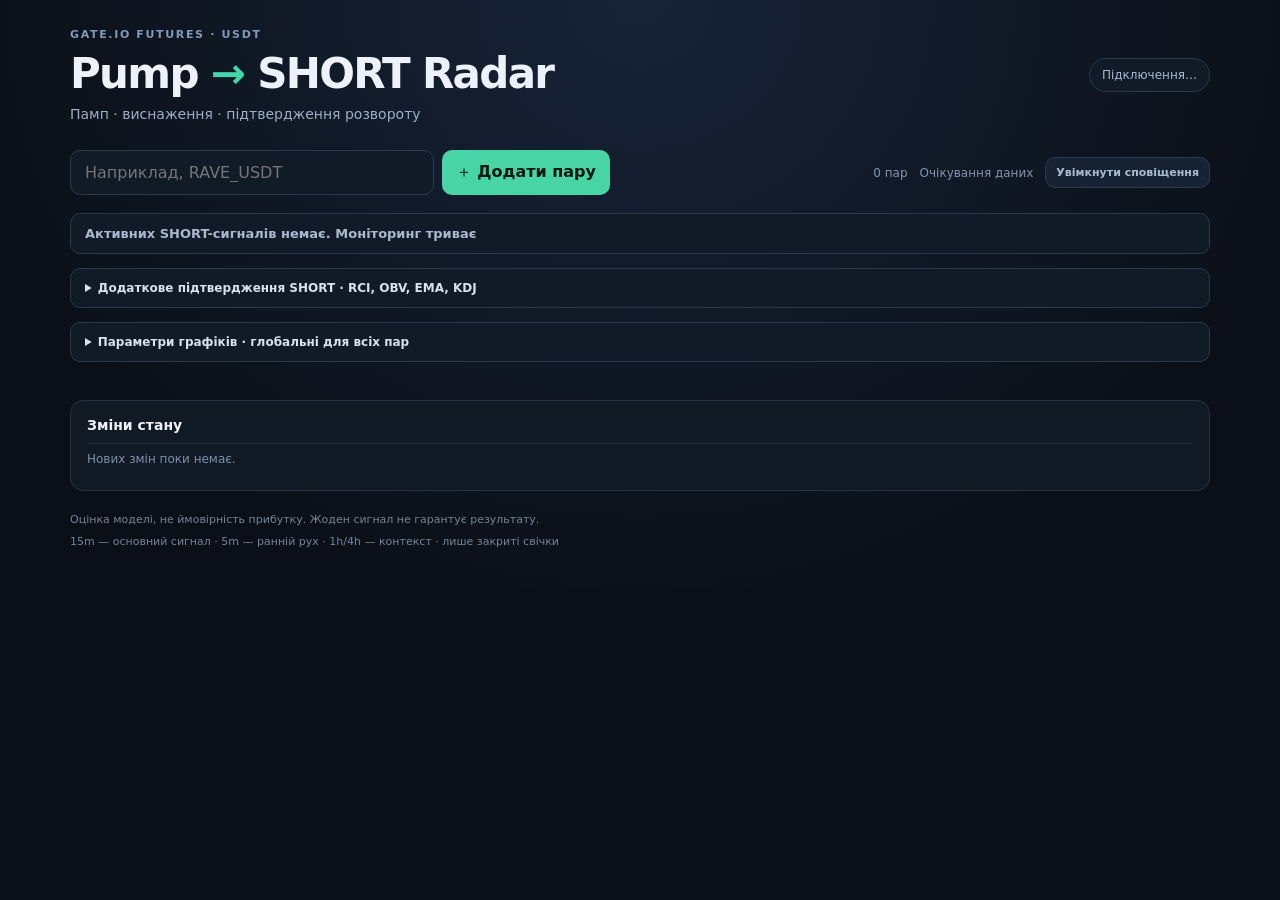
==== index.html @ 40890dca "Add cached visualization candle retrieval Co-authored-by: bitavcrane-crypto <246710480+bitavcrane-cr" ====
<!doctype html>
<html lang="uk">
<head>
  <meta charset="utf-8">
  <meta name="viewport" content="width=device-width, initial-scale=1">
  <meta name="theme-color" content="#10151f">
  <title>Gate.io Pump → SHORT Radar</title>
  <link rel="icon" href="data:,">
  <link rel="stylesheet" href="styles.css">
</head>
<body>
  <main class="app-shell">
    <header class="topbar">
      <div>
        <p class="eyebrow">GATE.IO FUTURES · USDT</p>
        <h1>Pump <span>→</span> SHORT Radar</h1>
        <p class="subheading">Памп · виснаження · підтвердження розвороту</p>
      </div>
      <div id="connection" class="connection" role="status">Підключення…</div>
    </header>

    <section class="toolbar" aria-label="Керування парами">
      <form id="pair-form" class="pair-form">
        <label class="visually-hidden" for="pair-input">Ф'ючерсний контракт</label>
        <input id="pair-input" name="pair" autocomplete="off" placeholder="Наприклад, RAVE_USDT" maxlength="32">
        <button type="submit">＋ Додати пару</button>
      </form>
      <div class="toolbar-meta">
        <span id="pair-count">0 пар</span>
        <span id="updated-at">Очікування даних</span>
        <button id="notify-button" class="subtle-button" type="button">Увімкнути сповіщення</button>
      </div>
    </section>

    <div id="notice" class="notice" role="status" hidden></div>
    <section id="signal-summary" class="signal-summary" role="status" aria-live="polite">
      Активних SHORT-сигналів немає. Моніторинг триває
    </section>
    <details class="confirmation-settings">
      <summary>Додаткове підтвердження SHORT · RCI, OBV, EMA, KDJ</summary>
      <p>Індикатори оцінюють якість підтвердження окремо і не змінюють базові сигнали радара.</p>
      <div class="settings-grid">
        <label><input type="checkbox" data-indicator="rci" checked> RCI · період
          <input type="number" data-period="rci.period" min="5" max="30" value="9"></label>
        <label><input type="checkbox" data-indicator="obv" checked> OBV · lookback
          <input type="number" data-period="obv.lookback" min="3" max="30" value="10"></label>
        <label><input type="checkbox" data-indicator="ema" checked> EMA · швидка / повільна
          <input type="number" data-period="ema.fast" min="3" max="30" value="9">
          <input type="number" data-period="ema.slow" min="5" max="60" value="21"></label>
        <label><input type="checkbox" data-indicator="kdj" checked> KDJ · довжина / MA1 / MA2
          <input type="number" data-period="kdj.period" min="5" max="30" value="9" aria-label="KDJ довжина">
          <input type="number" data-period="kdj.ma1" min="1" max="10" value="3" aria-label="KDJ MA1">
          <input type="number" data-period="kdj.ma2" min="1" max="10" value="3" aria-label="KDJ MA2"></label>
      </div>
      <button id="reset-confirmation" class="subtle-button" type="button">Відновити стандартні</button>
    </details>
    <details class="confirmation-settings">
      <summary>Параметри графіків · глобальні для всіх пар</summary>
      <p>Ці параметри змінюють лише візуалізацію. Періоди RCI та EMA графіків не змінюють пороги або базові сигнали радара; налаштування зберігаються у цьому браузері.</p>
      <div class="settings-grid">
        <label>RCI · періоди
          <input type="number" data-vis-period="rci.0" min="2" max="100" value="6" aria-label="RCI період 1">
          <input type="number" data-vis-period="rci.1" min="2" max="100" value="12" aria-label="RCI період 2">
          <input type="number" data-vis-period="rci.2" min="2" max="100" value="24" aria-label="RCI період 3"></label>
        <label>OBV · SMA та вікно зміни
          <input type="number" data-vis-period="obv.lookback" min="2" max="100" value="10"></label>
        <label>EMA · довгий / середній / короткий період
          <input type="number" data-vis-period="ema.0" min="2" max="500" value="200" aria-label="EMA довга">
          <input type="number" data-vis-period="ema.1" min="2" max="500" value="55" aria-label="EMA середня">
          <input type="number" data-vis-period="ema.2" min="2" max="500" value="22" aria-label="EMA коротка"></label>
        <label>KDJ · довжина / MA1 / MA2
          <input type="number" data-vis-period="kdj.period" min="2" max="100" value="9" aria-label="KDJ довжина графіка">
          <input type="number" data-vis-period="kdj.ma1" min="1" max="20" value="3" aria-label="KDJ MA1 графіка">
          <input type="number" data-vis-period="kdj.ma2" min="1" max="20" value="3" aria-label="KDJ MA2 графіка"></label>
      </div>
      <p>Формула KDJ: RSV = (close − мінімум low за довжину) / (максимум high − мінімум low) × 100; при нульовому діапазоні RSV = 50. K — проста MA(RSV, MA1), D — проста MA(K, MA2), J = 3K − 2D.</p>
      <button id="reset-visualization" class="subtle-button" type="button">Стандартні параметри графіків</button>
    </details>
    <section id="cards" class="cards" aria-live="polite"></section>
    <section id="events" class="events" aria-label="Останні зміни стану">
      <h2>Зміни стану</h2>
      <ul id="event-list"><li class="empty-event">Нових змін поки немає.</li></ul>
    </section>
    <footer>
      <p>Оцінка моделі, не ймовірність прибутку. Жоден сигнал не гарантує результату.</p>
      <p>15m — основний сигнал · 5m — ранній рух · 1h/4h — контекст · лише закриті свічки</p>
    </footer>
  </main>
  <script type="module" src="app.mjs"></script>
</body>
</html>
---- styles.css ----
:root {
  color-scheme: dark;
  font-family: Inter, ui-sans-serif, system-ui, -apple-system, BlinkMacSystemFont, "Segoe UI", sans-serif;
  background: #0b1018;
  color: #edf2fa;
  font-synthesis: none;
}

* { box-sizing: border-box; }
body { margin: 0; min-width: 320px; background: radial-gradient(ellipse at top, #172337 0, #0b1018 42rem); }
button, input { font: inherit; }
button { cursor: pointer; }
.app-shell { width: min(1180px, 100%); margin: 0 auto; padding: 28px 20px 36px; }
.topbar { display: flex; justify-content: space-between; align-items: center; gap: 20px; }
.eyebrow { margin: 0 0 8px; color: #7f9aba; font-size: 11px; font-weight: 800; letter-spacing: .15em; }
h1 { margin: 0; font-size: clamp(26px, 5vw, 42px); letter-spacing: -.04em; }
h1 span { color: #42d6aa; }
.subheading { margin: 8px 0 0; color: #9eafc4; font-size: 14px; }
.connection { max-width: 260px; padding: 9px 12px; border: 1px solid #29384a; border-radius: 999px; color: #a9bad0; background: #111a27; font-size: 12px; text-align: center; }
.connection.online { color: #6fe0b3; border-color: #245743; }
.connection.offline { color: #ff9e91; border-color: #633b3b; }
.toolbar { display: flex; align-items: center; justify-content: space-between; gap: 16px; margin: 28px 0 18px; }
.pair-form { display: flex; gap: 8px; width: min(540px, 100%); }
input { min-width: 0; flex: 1; padding: 12px 14px; color: #edf2fa; border: 1px solid #2b3a4d; border-radius: 10px; outline: none; background: #111a27; }
input:focus { border-color: #4c9caa; box-shadow: 0 0 0 3px #4c9caa24; }
button { border: 0; border-radius: 10px; padding: 11px 14px; color: #071711; background: #49d4a5; font-weight: 800; white-space: nowrap; }
button:hover { background: #71e6be; }
button:disabled { cursor: wait; opacity: .6; }
.toolbar-meta { display: flex; align-items: center; gap: 12px; color: #8495aa; font-size: 12px; }
.subtle-button { padding: 8px 10px; color: #aabbd0; background: #172232; border: 1px solid #2a3b50; font-size: 11px; }
.subtle-button:hover { color: #edf2fa; background: #202e42; }
.notice { margin: 0 0 16px; padding: 12px 14px; color: #ffd694; background: #392d1b; border: 1px solid #644a26; border-radius: 10px; font-size: 13px; }
.signal-summary { margin: 0 0 14px; padding: 12px 14px; color: #a9bad0; background: #111a27; border: 1px solid #29384a; border-radius: 10px; font-size: 13px; font-weight: 700; }
.signal-summary.has-signals { color: #ffb0a4; background: #321e24; border-color: #633b3b; }
.confirmation-settings { margin: 0 0 14px; padding: 12px 14px; color: #a9bad0; background: #111a27; border: 1px solid #29384a; border-radius: 10px; font-size: 12px; }
.confirmation-settings summary { color: #d7e2ef; cursor: pointer; font-weight: 800; }
.confirmation-settings > p { margin: 9px 0; }
.settings-grid { display: grid; grid-template-columns: repeat(2, minmax(0, 1fr)); gap: 9px 16px; margin: 12px 0; }
.settings-grid label { display: flex; align-items: center; gap: 7px; flex-wrap: wrap; }
.settings-grid input[type="checkbox"] { accent-color: #49d4a5; }
.settings-grid input[type="number"] { width: 58px; padding: 5px; color: #edf2fa; border: 1px solid #2b3a4d; border-radius: 6px; background: #0e1621; }
.cards { display: grid; grid-template-columns: repeat(2, minmax(0, 1fr)); gap: 14px; }
.card { min-width: 0; padding: 17px; border: 1px solid #253348; border-radius: 15px; background: linear-gradient(145deg, #141e2c, #101722 75%); box-shadow: 0 12px 30px #0002; }
.card-head { display: flex; align-items: flex-start; justify-content: space-between; gap: 12px; }
.pair-name { margin: 0; font-size: 19px; letter-spacing: .02em; }
.price { margin: 5px 0 0; color: #acbdd1; font-size: 13px; overflow-wrap: anywhere; }
.remove-button { padding: 5px 8px; color: #91a2b8; background: transparent; font-size: 18px; }
.remove-button:hover { color: #ff968b; background: #34222a; }
.state { display: inline-block; margin: 14px 0 10px; padding: 6px 9px; border-radius: 999px; color: #aebbd0; background: #222c3a; font-size: 11px; font-weight: 900; letter-spacing: .07em; }
.state.pump, .state.watch { color: #ffc76f; background: #41331e; }
.state.hot, .state.exhaustion, .state.setup, .state.entry { color: #ff958c; background: #452629; }
.state.cancelled { color: #c1c9d4; background: #30343b; }
.state.incomplete { color: #bdc8d6; background: #30343b; }
.scores { display: grid; grid-template-columns: repeat(3, minmax(0, 1fr)); gap: 8px; margin-bottom: 14px; }
.score { padding: 9px; border-radius: 9px; background: #0e1621; }
.score span { display: block; color: #8495aa; font-size: 9px; font-weight: 800; letter-spacing: .08em; }
.score strong { display: block; margin-top: 5px; font-size: 17px; font-variant-numeric: tabular-nums; }
.metrics { display: grid; grid-template-columns: repeat(2, minmax(0, 1fr)); gap: 8px 14px; }
.metric { display: flex; justify-content: space-between; gap: 8px; padding-bottom: 7px; border-bottom: 1px solid #202b3a; font-size: 12px; }
.metric span { color: #8596ab; }
.metric strong { text-align: right; overflow-wrap: anywhere; font-size: 12px; font-variant-numeric: tabular-nums; }
.quality { margin-left: 3px; color: #71849a; font-size: 9px; font-weight: 500; }
.levels { display: grid; grid-template-columns: repeat(5, minmax(0, 1fr)); gap: 5px; margin: 14px 0 0; }
.level { padding: 8px 5px; border-radius: 8px; background: #0e1621; text-align: center; }
.level span { display: block; color: #8192a8; font-size: 9px; }
.level strong { display: block; margin-top: 5px; font-size: 11px; overflow-wrap: anywhere; }
.why { margin: 13px 0 0; padding: 10px 11px; color: #c3cede; border-left: 2px solid #3a9b82; background: #111b26; border-radius: 0 8px 8px 0; font-size: 12px; line-height: 1.55; }
.quality-note { margin: 10px 0 0; color: #bd9a65; font-size: 11px; }
.confirmation-panel { margin-top: 14px; padding: 11px; border: 1px solid #29384a; border-radius: 10px; background: #0e1621; }
.confirmation-heading { display: flex; justify-content: space-between; gap: 10px; margin-bottom: 7px; font-size: 11px; }
.confirmation-heading strong { color: #8495aa; }
.confirmation-heading span { color: #d7e2ef; text-align: right; }
.confirmation-quality, .confirmation-reasons { margin: 8px 0 0; color: #b9c8d9; font-size: 11px; line-height: 1.5; }
.confirmation-indicators { display: grid; grid-template-columns: repeat(2, minmax(0, 1fr)); gap: 7px; margin-top: 10px; }
.confirmation-indicator { display: grid; grid-template-columns: 1fr 1fr; gap: 3px 8px; padding: 7px; border-radius: 7px; background: #141e2c; font-size: 10px; }
.confirmation-indicator span { color: #8495aa; font-weight: 800; }
.confirmation-indicator strong { color: #d7e2ef; text-align: right; }
.confirmation-indicator small { grid-column: 1 / -1; color: #96a8bd; }
.confirmation-reasons strong { color: #d7e2ef; }
.visualization-toggle { width: 100%; margin-top: 14px; color: #d7e2ef; background: #172232; border: 1px solid #2a3b50; font-size: 12px; }
.visualization-toggle:hover { color: #fff; background: #202e42; }
.visualization-panel { margin-top: 10px; min-width: 0; }
.visualization-heading { display: flex; align-items: center; justify-content: space-between; gap: 8px; margin-bottom: 8px; color: #d7e2ef; font-size: 11px; }
.visualization-heading label { display: flex; align-items: center; gap: 5px; color: #8495aa; }
.visualization-heading select { min-width: 62px; padding: 5px 7px; color: #edf2fa; border: 1px solid #2a3b50; border-radius: 6px; background: #141e2c; }
.visualization-meta { margin: 0 0 8px; color: #8495aa; font-size: 10px; }
.indicator-chart-grid { display: grid; grid-template-columns: repeat(2, minmax(0, 1fr)); gap: 8px; }
.indicator-chart-card { min-width: 0; padding: 9px; overflow: hidden; border: 1px solid #29384a; border-radius: 9px; background: #0e1621; }
.indicator-chart-card h4 { margin: 0 0 5px; color: #d7e2ef; font-size: 11px; }
.indicator-chart-svg { display: block; width: 100%; height: 82px; overflow: hidden; }
.chart-summary, .chart-footnote, .chart-empty, .visualization-message { margin: 5px 0; color: #a9bad0; font-size: 10px; line-height: 1.45; overflow-wrap: anywhere; }
.chart-summary strong { color: #edf2fa; }
.chart-footnote, .chart-empty { color: #8495aa; }
.visualization-message { padding: 10px; border: 1px solid #29384a; border-radius: 8px; background: #0e1621; }
.visualization-summary { margin: 8px 0 0; padding: 8px; color: #a9bad0; border-radius: 7px; background: #141e2c; font-size: 10px; line-height: 1.5; overflow-wrap: anywhere; }
.empty { grid-column: 1 / -1; padding: 30px; color: #8495aa; border: 1px dashed #2a3a4d; border-radius: 12px; text-align: center; }
.events { margin-top: 24px; padding: 16px; border: 1px solid #253348; border-radius: 13px; background: #111925; }
.events h2 { margin: 0 0 10px; font-size: 14px; }
.events ul { margin: 0; padding: 0; list-style: none; }
.events li { padding: 8px 0; color: #b7c4d5; border-top: 1px solid #202b3a; font-size: 12px; }
.empty-event { color: #7f90a5 !important; }
footer { margin-top: 20px; color: #73849a; font-size: 11px; line-height: 1.55; }
footer p { margin: 5px 0; }
.visually-hidden { position: absolute; width: 1px; height: 1px; padding: 0; margin: -1px; overflow: hidden; clip: rect(0, 0, 0, 0); white-space: nowrap; border: 0; }

@media (max-width: 760px) {
  .app-shell { padding: 21px 14px 28px; }
  .topbar { align-items: flex-start; flex-direction: column; gap: 12px; }
  .connection { max-width: none; }
  .toolbar { align-items: stretch; flex-direction: column; margin-top: 20px; }
  .pair-form { width: 100%; }
  .toolbar-meta { justify-content: space-between; flex-wrap: wrap; gap: 8px; }
  .cards { grid-template-columns: 1fr; }
  .settings-grid { grid-template-columns: 1fr; }
  .indicator-chart-grid { grid-template-columns: 1fr; }
  .visualization-heading { align-items: flex-start; flex-direction: column; }
}
@media (max-width: 400px) {
  .pair-form { flex-wrap: wrap; }
  .pair-form input { flex-basis: 100%; }
  .pair-form button { width: 100%; }
  .card { padding: 13px; }
  .metrics { gap: 8px; }
}
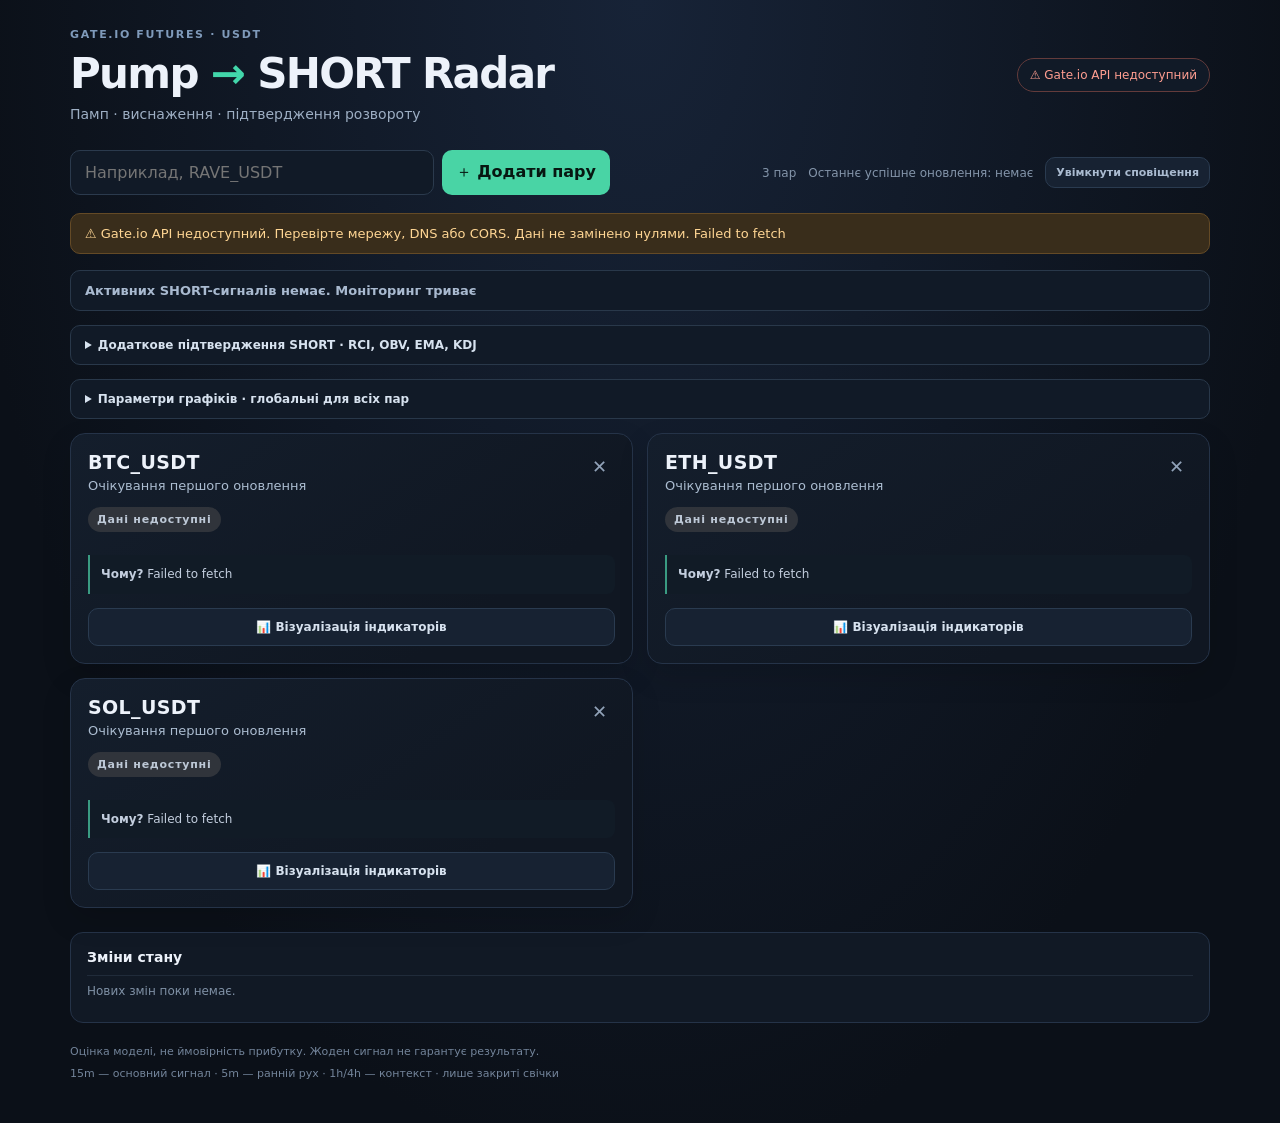
==== commit 217f80f5: "Implement independent multi-timeframe indicator charts Co-authored-by: bitavcrane-crypto <246710480+" ====
--- a/index.html
+++ b/index.html
@@ -38,7 +38,7 @@
     </section>
     <details class="confirmation-settings">
       <summary>Додаткове підтвердження SHORT · RCI, OBV, EMA, KDJ</summary>
-      <p>Індикатори оцінюють якість підтвердження окремо і не змінюють базові сигнали радара.</p>
+      <p>Параметри й перемикачі глобальні для всіх пар. Індикатори оцінюють якість додаткового підтвердження окремо і не змінюють базові сигнали радара.</p>
       <div class="settings-grid">
         <label><input type="checkbox" data-indicator="rci" checked> RCI · період
           <input type="number" data-period="rci.period" min="5" max="30" value="9"></label>
@@ -48,7 +48,7 @@
           <input type="number" data-period="ema.fast" min="3" max="30" value="9">
           <input type="number" data-period="ema.slow" min="5" max="60" value="21"></label>
         <label><input type="checkbox" data-indicator="kdj" checked> KDJ · довжина / MA1 / MA2
-          <input type="number" data-period="kdj.period" min="5" max="30" value="9" aria-label="KDJ довжина">
+          <input type="number" data-period="kdj.period" min="5" max="100" value="9" aria-label="KDJ довжина">
           <input type="number" data-period="kdj.ma1" min="1" max="10" value="3" aria-label="KDJ MA1">
           <input type="number" data-period="kdj.ma2" min="1" max="10" value="3" aria-label="KDJ MA2"></label>
       </div>
@@ -56,24 +56,18 @@
     </details>
     <details class="confirmation-settings">
       <summary>Параметри графіків · глобальні для всіх пар</summary>
-      <p>Ці параметри змінюють лише візуалізацію. Періоди RCI та EMA графіків не змінюють пороги або базові сигнали радара; налаштування зберігаються у цьому браузері.</p>
+      <p>Ці глобальні параметри змінюють лише періоди RCI та EMA графіків. OBV lookback та параметри KDJ беруться з панелі додаткового підтвердження SHORT вище. Графічні періоди RCI/EMA не змінюють пороги або базові сигнали радара; налаштування зберігаються у цьому браузері.</p>
       <div class="settings-grid">
         <label>RCI · періоди
           <input type="number" data-vis-period="rci.0" min="2" max="100" value="6" aria-label="RCI період 1">
           <input type="number" data-vis-period="rci.1" min="2" max="100" value="12" aria-label="RCI період 2">
           <input type="number" data-vis-period="rci.2" min="2" max="100" value="24" aria-label="RCI період 3"></label>
-        <label>OBV · SMA та вікно зміни
-          <input type="number" data-vis-period="obv.lookback" min="2" max="100" value="10"></label>
         <label>EMA · довгий / середній / короткий період
           <input type="number" data-vis-period="ema.0" min="2" max="500" value="200" aria-label="EMA довга">
           <input type="number" data-vis-period="ema.1" min="2" max="500" value="55" aria-label="EMA середня">
           <input type="number" data-vis-period="ema.2" min="2" max="500" value="22" aria-label="EMA коротка"></label>
-        <label>KDJ · довжина / MA1 / MA2
-          <input type="number" data-vis-period="kdj.period" min="2" max="100" value="9" aria-label="KDJ довжина графіка">
-          <input type="number" data-vis-period="kdj.ma1" min="1" max="20" value="3" aria-label="KDJ MA1 графіка">
-          <input type="number" data-vis-period="kdj.ma2" min="1" max="20" value="3" aria-label="KDJ MA2 графіка"></label>
       </div>
-      <p>Формула KDJ: RSV = (close − мінімум low за довжину) / (максимум high − мінімум low) × 100; при нульовому діапазоні RSV = 50. K — проста MA(RSV, MA1), D — проста MA(K, MA2), J = 3K − 2D.</p>
+      <p>KDJ використовує довжину, MA1 та MA2 з панелі вище. Формула: RSV = (close − мінімум low за довжину) / (максимум high − мінімум low) × 100; при нульовому діапазоні RSV = 50. K — проста MA(RSV, MA1), D — проста MA(K, MA2), J = 3K − 2D.</p>
       <button id="reset-visualization" class="subtle-button" type="button">Стандартні параметри графіків</button>
     </details>
     <section id="cards" class="cards" aria-live="polite"></section>
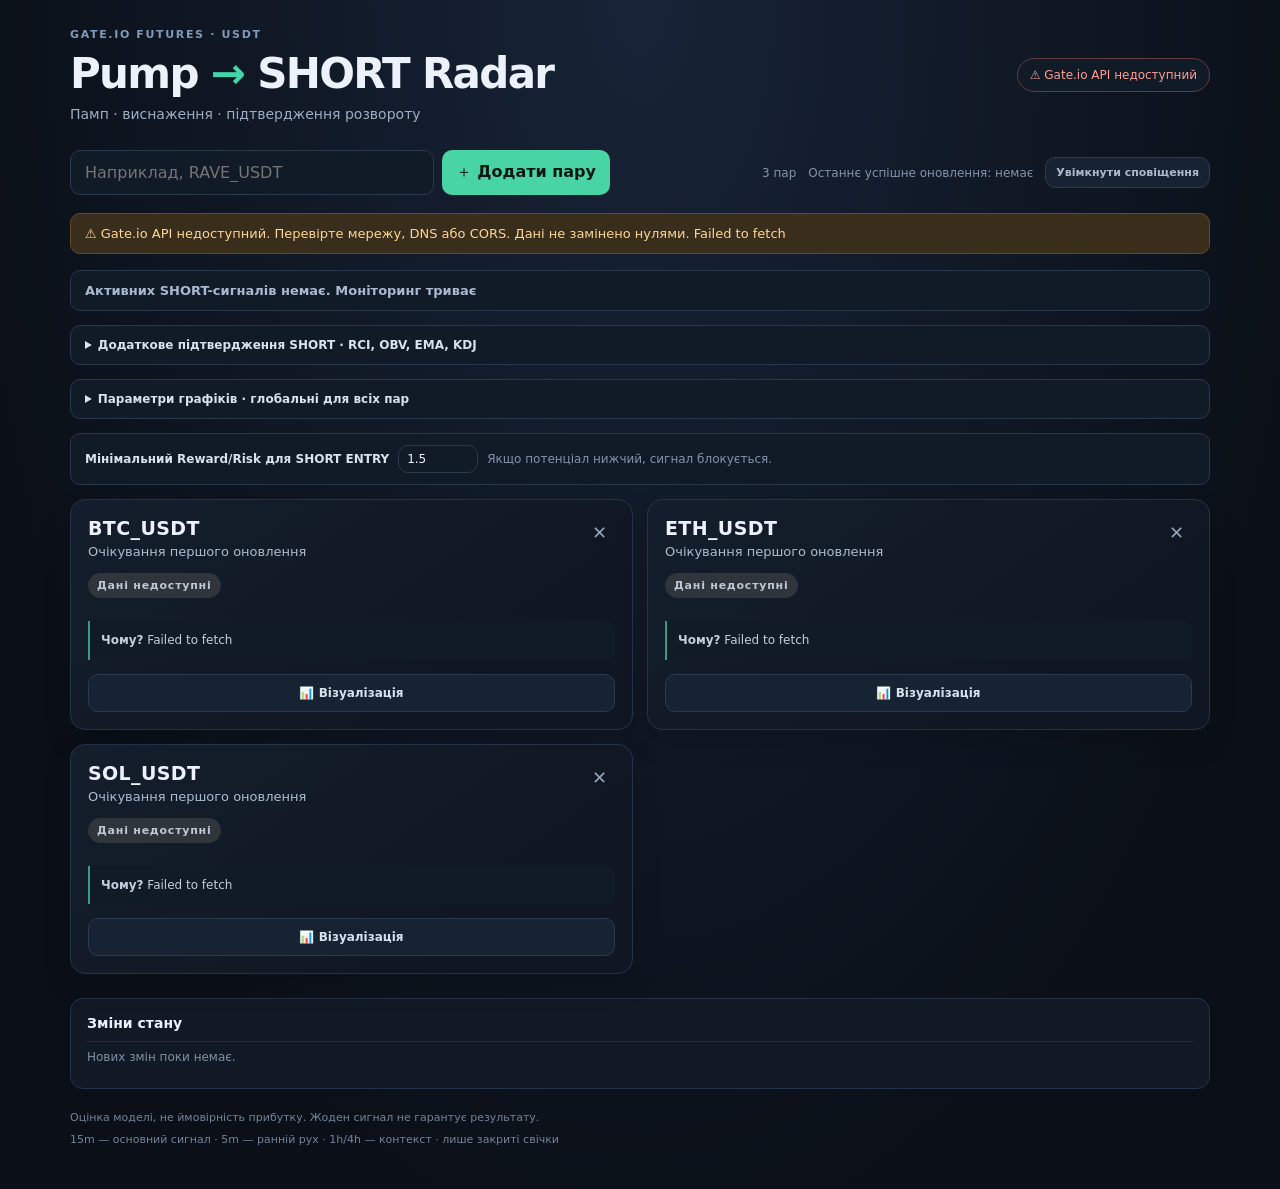
==== commit 4874ba8f: "Integrate price OI strategy and orderbook gates Co-authored-by: bitavcrane-crypto <246710480+bitavcr" ====
--- a/index.html
+++ b/index.html
@@ -70,6 +70,11 @@
       <p>KDJ використовує довжину, MA1 та MA2 з панелі вище. Формула: RSV = (close − мінімум low за довжину) / (максимум high − мінімум low) × 100; при нульовому діапазоні RSV = 50. K — проста MA(RSV, MA1), D — проста MA(K, MA2), J = 3K − 2D.</p>
       <button id="reset-visualization" class="subtle-button" type="button">Стандартні параметри графіків</button>
     </details>
+    <section class="risk-settings" aria-label="Параметри ризику">
+      <label for="minimum-risk-reward">Мінімальний Reward/Risk для SHORT ENTRY</label>
+      <input id="minimum-risk-reward" type="number" min="1" max="5" step="0.1" value="1.5">
+      <span>Якщо потенціал нижчий, сигнал блокується.</span>
+    </section>
     <section id="cards" class="cards" aria-live="polite"></section>
     <section id="events" class="events" aria-label="Останні зміни стану">
       <h2>Зміни стану</h2>
--- a/styles.css
+++ b/styles.css
@@ -33,6 +33,10 @@
 .signal-summary { margin: 0 0 14px; padding: 12px 14px; color: #a9bad0; background: #111a27; border: 1px solid #29384a; border-radius: 10px; font-size: 13px; font-weight: 700; }
 .signal-summary.has-signals { color: #ffb0a4; background: #321e24; border-color: #633b3b; }
 .confirmation-settings { margin: 0 0 14px; padding: 12px 14px; color: #a9bad0; background: #111a27; border: 1px solid #29384a; border-radius: 10px; font-size: 12px; }
+.risk-settings { display: flex; align-items: center; flex-wrap: wrap; gap: 9px; margin: 0 0 14px; padding: 11px 14px; color: #a9bad0; border: 1px solid #29384a; border-radius: 10px; background: #111a27; font-size: 12px; }
+.risk-settings label { color: #d7e2ef; font-weight: 700; }
+.risk-settings input { width: 80px; flex: 0 0 80px; padding: 6px 8px; }
+.risk-settings span { color: #8495aa; }
 .confirmation-settings summary { color: #d7e2ef; cursor: pointer; font-weight: 800; }
 .confirmation-settings > p { margin: 9px 0; }
 .settings-grid { display: grid; grid-template-columns: repeat(2, minmax(0, 1fr)); gap: 9px 16px; margin: 12px 0; }
@@ -77,6 +81,16 @@
 .confirmation-indicator strong { color: #d7e2ef; text-align: right; }
 .confirmation-indicator small { grid-column: 1 / -1; color: #96a8bd; }
 .confirmation-reasons strong { color: #d7e2ef; }
+.strategy-panel { min-width: 0; margin-top: 12px; padding: 10px; border: 1px solid #29384a; border-radius: 9px; background: #0e1621; font-size: 10px; line-height: 1.5; overflow-wrap: anywhere; }
+.strategy-panel p { margin: 7px 0 0; color: #a9bad0; }
+.strategy-panel strong { color: #d7e2ef; }
+.strategy-heading { display: flex; justify-content: space-between; gap: 8px; color: #d7e2ef; }
+.strategy-heading span { color: #ffb0a4; font-weight: 800; }
+.strategy-matrix { display: grid; grid-template-columns: repeat(3, minmax(0, 1fr)); gap: 6px; margin-top: 8px; }
+.strategy-matrix-row { min-width: 0; display: grid; gap: 3px; padding: 6px; border-radius: 6px; background: #141e2c; }
+.strategy-matrix-row strong { color: #77c8ff; }
+.strategy-matrix-row span { font-weight: 700; }
+.strategy-matrix-row small, .strategy-time { color: #8495aa !important; }
 .visualization-toggle { width: 100%; margin-top: 14px; color: #d7e2ef; background: #172232; border: 1px solid #2a3b50; font-size: 12px; }
 .visualization-toggle:hover { color: #fff; background: #202e42; }
 .visualization-panel { margin-top: 10px; min-width: 0; }
@@ -93,6 +107,7 @@
 .chart-footnote, .chart-empty { color: #8495aa; }
 .visualization-message { padding: 10px; border: 1px solid #29384a; border-radius: 8px; background: #0e1621; }
 .visualization-summary { margin: 8px 0 0; padding: 8px; color: #a9bad0; border-radius: 7px; background: #141e2c; font-size: 10px; line-height: 1.5; overflow-wrap: anywhere; }
+.market-chart-grid { margin-top: 8px; }
 .empty { grid-column: 1 / -1; padding: 30px; color: #8495aa; border: 1px dashed #2a3a4d; border-radius: 12px; text-align: center; }
 .events { margin-top: 24px; padding: 16px; border: 1px solid #253348; border-radius: 13px; background: #111925; }
 .events h2 { margin: 0 0 10px; font-size: 14px; }
@@ -113,6 +128,7 @@
   .cards { grid-template-columns: 1fr; }
   .settings-grid { grid-template-columns: 1fr; }
   .indicator-chart-grid { grid-template-columns: 1fr; }
+  .strategy-matrix { grid-template-columns: 1fr; }
   .visualization-heading { align-items: flex-start; flex-direction: column; }
 }
 @media (max-width: 400px) {
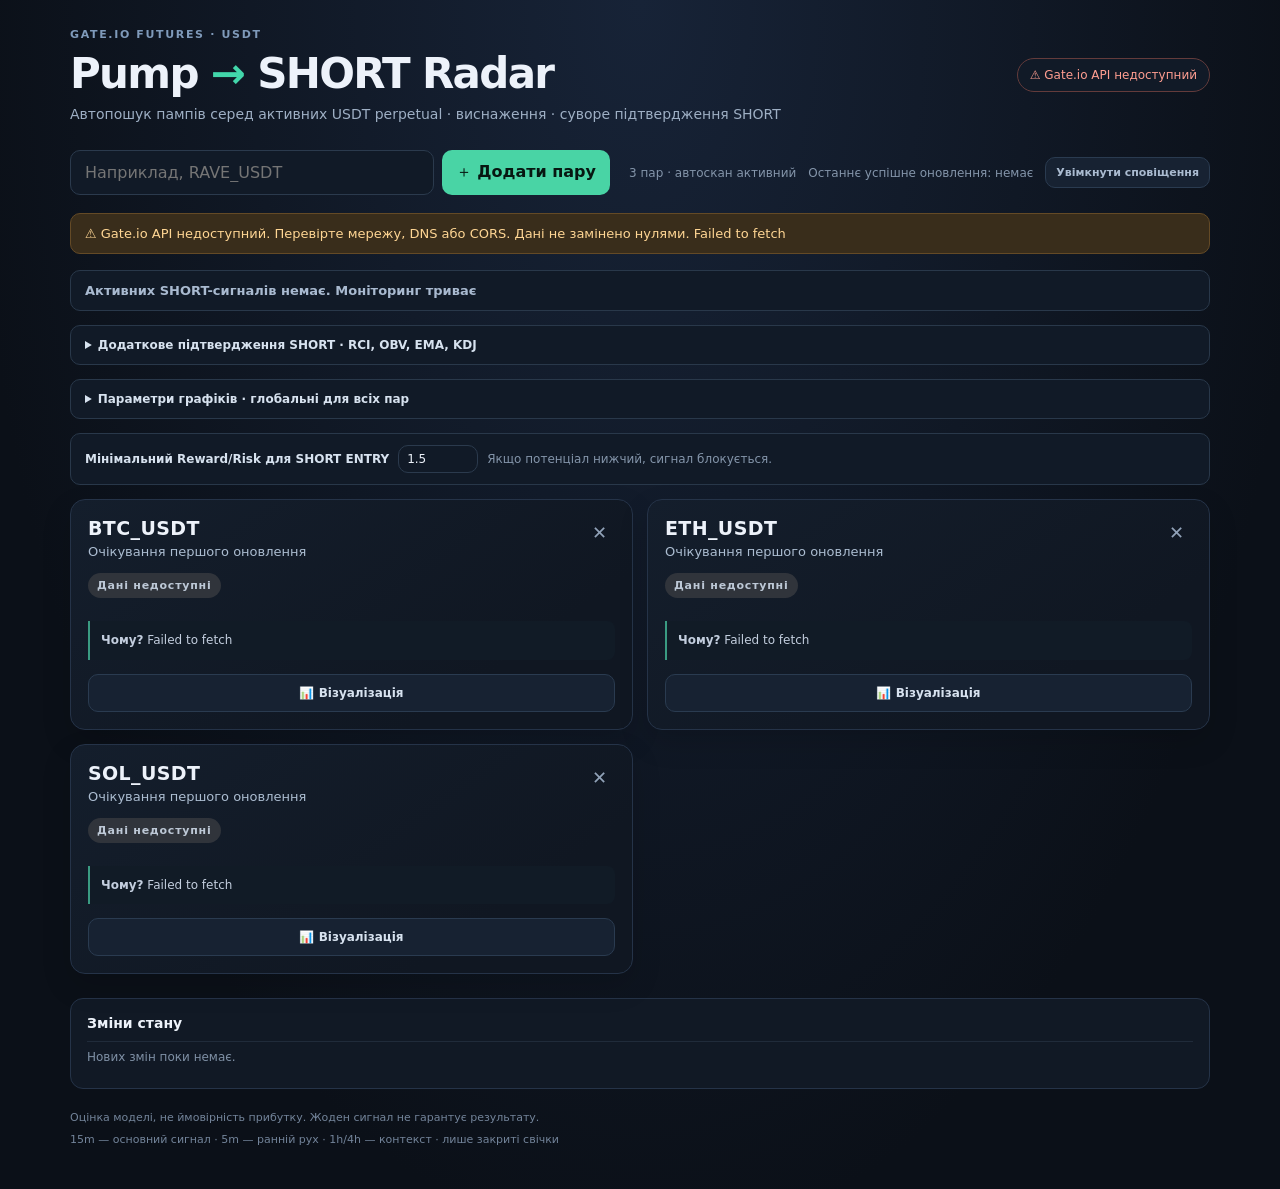
==== commit b52ba964: "Integrate automatic Gate.io pump discovery Co-authored-by: bitavcrane-crypto <246710480+bitavcrane-c" ====
--- a/index.html
+++ b/index.html
@@ -14,7 +14,7 @@
       <div>
         <p class="eyebrow">GATE.IO FUTURES · USDT</p>
         <h1>Pump <span>→</span> SHORT Radar</h1>
-        <p class="subheading">Памп · виснаження · підтвердження розвороту</p>
+        <p class="subheading">Автопошук пампів серед активних USDT perpetual · виснаження · суворе підтвердження SHORT</p>
       </div>
       <div id="connection" class="connection" role="status">Підключення…</div>
     </header>
--- a/styles.css
+++ b/styles.css
@@ -47,29 +47,53 @@
 .card { min-width: 0; padding: 17px; border: 1px solid #253348; border-radius: 15px; background: linear-gradient(145deg, #141e2c, #101722 75%); box-shadow: 0 12px 30px #0002; }
 .card-head { display: flex; align-items: flex-start; justify-content: space-between; gap: 12px; }
 .pair-name { margin: 0; font-size: 19px; letter-spacing: .02em; }
+.automatic-pair-label { display: inline-block; margin: 3px 0 0; color: #70dcb4; font-size: 10px; font-weight: 700; letter-spacing: .04em; }
 .price { margin: 5px 0 0; color: #acbdd1; font-size: 13px; overflow-wrap: anywhere; }
 .remove-button { padding: 5px 8px; color: #91a2b8; background: transparent; font-size: 18px; }
 .remove-button:hover { color: #ff968b; background: #34222a; }
 .state { display: inline-block; margin: 14px 0 10px; padding: 6px 9px; border-radius: 999px; color: #aebbd0; background: #222c3a; font-size: 11px; font-weight: 900; letter-spacing: .07em; }
 .state.pump, .state.watch { color: #ffc76f; background: #41331e; }
-.state.hot, .state.exhaustion, .state.setup, .state.entry { color: #ff958c; background: #452629; }
+.state.hot, .state.exhaustion { color: #ffb36e; background: #3e2b1d; border: 1px solid #74502d; }
+.state.setup { color: #ffd17c; background: #41331e; border: 1px solid #725528; }
+.state.entry { color: #ffaaa2; background: #452127; border: 1px solid #a64d53; box-shadow: 0 0 14px #f16b6b24; font-size: 12px; }
 .state.cancelled { color: #c1c9d4; background: #30343b; }
 .state.incomplete { color: #bdc8d6; background: #30343b; }
 .scores { display: grid; grid-template-columns: repeat(3, minmax(0, 1fr)); gap: 8px; margin-bottom: 14px; }
 .score { padding: 9px; border-radius: 9px; background: #0e1621; }
 .score span { display: block; color: #8495aa; font-size: 9px; font-weight: 800; letter-spacing: .08em; }
 .score strong { display: block; margin-top: 5px; font-size: 17px; font-variant-numeric: tabular-nums; }
+.score-pump { border-top: 2px solid #e8b86d; }
+.score-pump strong { color: #ffd17c; }
+.score-exhaustion { border-top: 2px solid #ff9f68; }
+.score-exhaustion strong { color: #ffb36e; }
+.score-short { border: 1px solid #79404a; background: linear-gradient(145deg, #25171e, #0e1621); }
+.score-short span { color: #ffb0a4; }
+.score-short strong { color: #ffaaa2; font-size: 19px; }
 .metrics { display: grid; grid-template-columns: repeat(2, minmax(0, 1fr)); gap: 8px 14px; }
 .metric { display: flex; justify-content: space-between; gap: 8px; padding-bottom: 7px; border-bottom: 1px solid #202b3a; font-size: 12px; }
 .metric span { color: #8596ab; }
 .metric strong { text-align: right; overflow-wrap: anywhere; font-size: 12px; font-variant-numeric: tabular-nums; }
-.quality { margin-left: 3px; color: #71849a; font-size: 9px; font-weight: 500; }
+.metric-open-interest { padding-left: 7px; border-left: 2px solid #526780; }
+.metric-market-structure { padding-left: 7px; border-left: 2px solid #78849a; }
+.metric-liquidity { padding-left: 7px; border-left: 2px solid #ff958c; }
+.metric-funding { padding-left: 7px; border-left: 2px solid #e8b86d; }
+.metric-no-trade strong, .metric-no-data strong, .metric-stale strong, .metric-suspect strong { color: #ffb36e; }
+.quality { display: inline-block; margin-left: 3px; padding: 1px 4px; border-radius: 4px; color: #a9bad0; background: #202b3a; font-size: 9px; font-weight: 700; }
+.quality-ok { color: #83d8b1; background: #18352d; }
+.quality-stale, .quality-incomplete, .quality-suspect { color: #ffd17c; background: #3a301f; }
+.quality-no-data, .quality-no-trade, .quality-conflict { color: #ffaaa2; background: #3d252a; }
 .levels { display: grid; grid-template-columns: repeat(5, minmax(0, 1fr)); gap: 5px; margin: 14px 0 0; }
-.level { padding: 8px 5px; border-radius: 8px; background: #0e1621; text-align: center; }
+.level { padding: 8px 5px; border: 1px solid #29384a; border-radius: 8px; background: #101a27; text-align: center; }
 .level span { display: block; color: #8192a8; font-size: 9px; }
 .level strong { display: block; margin-top: 5px; font-size: 11px; overflow-wrap: anywhere; }
+.level:nth-child(1) strong { color: #8cecff; }
+.level:nth-child(2) { border-color: #693b43; }
+.level:nth-child(2) strong { color: #ffaaa2; }
+.level:nth-child(n+3) { border-color: #285743; }
+.level:nth-child(n+3) strong { color: #83d8b1; }
 .why { margin: 13px 0 0; padding: 10px 11px; color: #c3cede; border-left: 2px solid #3a9b82; background: #111b26; border-radius: 0 8px 8px 0; font-size: 12px; line-height: 1.55; }
-.quality-note { margin: 10px 0 0; color: #bd9a65; font-size: 11px; }
+.quality-note { margin: 10px 0 0; padding: 8px 10px; color: #ffd17c; border: 1px solid #59472a; border-radius: 7px; background: #211d16; font-size: 11px; line-height: 1.5; }
+.quality-note strong { color: #ffe0a5; }
 .confirmation-panel { margin-top: 14px; padding: 11px; border: 1px solid #29384a; border-radius: 10px; background: #0e1621; }
 .confirmation-heading { display: flex; justify-content: space-between; gap: 10px; margin-bottom: 7px; font-size: 11px; }
 .confirmation-heading strong { color: #8495aa; }
@@ -91,6 +115,7 @@
 .strategy-matrix-row strong { color: #77c8ff; }
 .strategy-matrix-row span { font-weight: 700; }
 .strategy-matrix-row small, .strategy-time { color: #8495aa !important; }
+.strategy-matrix-row .scenario-transition { color: #ffc76f !important; }
 .visualization-toggle { width: 100%; margin-top: 14px; color: #d7e2ef; background: #172232; border: 1px solid #2a3b50; font-size: 12px; }
 .visualization-toggle:hover { color: #fff; background: #202e42; }
 .visualization-panel { margin-top: 10px; min-width: 0; }
@@ -98,10 +123,20 @@
 .visualization-heading label { display: flex; align-items: center; gap: 5px; color: #8495aa; }
 .visualization-heading select { min-width: 62px; padding: 5px 7px; color: #edf2fa; border: 1px solid #2a3b50; border-radius: 6px; background: #141e2c; }
 .visualization-meta { margin: 0 0 8px; color: #8495aa; font-size: 10px; }
-.indicator-chart-grid { display: grid; grid-template-columns: repeat(2, minmax(0, 1fr)); gap: 8px; }
+.indicator-chart-grid { display: grid; grid-template-columns: 1fr; gap: 8px; }
 .indicator-chart-card { min-width: 0; padding: 9px; overflow: hidden; border: 1px solid #29384a; border-radius: 9px; background: #0e1621; }
 .indicator-chart-card h4 { margin: 0 0 5px; color: #d7e2ef; font-size: 11px; }
-.indicator-chart-svg { display: block; width: 100%; height: 82px; overflow: hidden; }
+.oi-chart-heading { display: flex; align-items: center; justify-content: space-between; gap: 8px; }
+.oi-chart-heading label { display: flex; align-items: center; gap: 5px; color: #8495aa; font-size: 10px; white-space: nowrap; }
+.oi-chart-heading select { min-width: 54px; padding: 3px 5px; color: #edf2fa; border: 1px solid #2a3b50; border-radius: 6px; background: #141e2c; font: inherit; }
+.oi-legend { display: flex; flex-wrap: wrap; gap: 4px 12px; margin: 5px 0; font-size: 10px; }
+.oi-legend span::before { display: inline-block; width: 12px; height: 2px; margin: 0 5px 3px 0; content: ""; }
+.oi-legend .oi-long { color: #49d4a5; }
+.oi-legend .oi-long::before { background: #49d4a5; }
+.oi-legend .oi-short { color: #f18c8c; }
+.oi-legend .oi-short::before { background: #f18c8c; }
+.indicator-chart-svg { display: block; width: 100%; height: 82px; overflow: hidden; cursor: crosshair; touch-action: none; user-select: none; }
+.visualization-crosshair-time { margin-top: 8px; padding: 8px 10px; color: #8cecff; border: 1px solid #245267; border-radius: 6px; background: #10212c; font-size: 12px; font-weight: 700; font-variant-numeric: tabular-nums; overflow-wrap: anywhere; }
 .chart-summary, .chart-footnote, .chart-empty, .visualization-message { margin: 5px 0; color: #a9bad0; font-size: 10px; line-height: 1.45; overflow-wrap: anywhere; }
 .chart-summary strong { color: #edf2fa; }
 .chart-footnote, .chart-empty { color: #8495aa; }
@@ -127,7 +162,6 @@
   .toolbar-meta { justify-content: space-between; flex-wrap: wrap; gap: 8px; }
   .cards { grid-template-columns: 1fr; }
   .settings-grid { grid-template-columns: 1fr; }
-  .indicator-chart-grid { grid-template-columns: 1fr; }
   .strategy-matrix { grid-template-columns: 1fr; }
   .visualization-heading { align-items: flex-start; flex-direction: column; }
 }
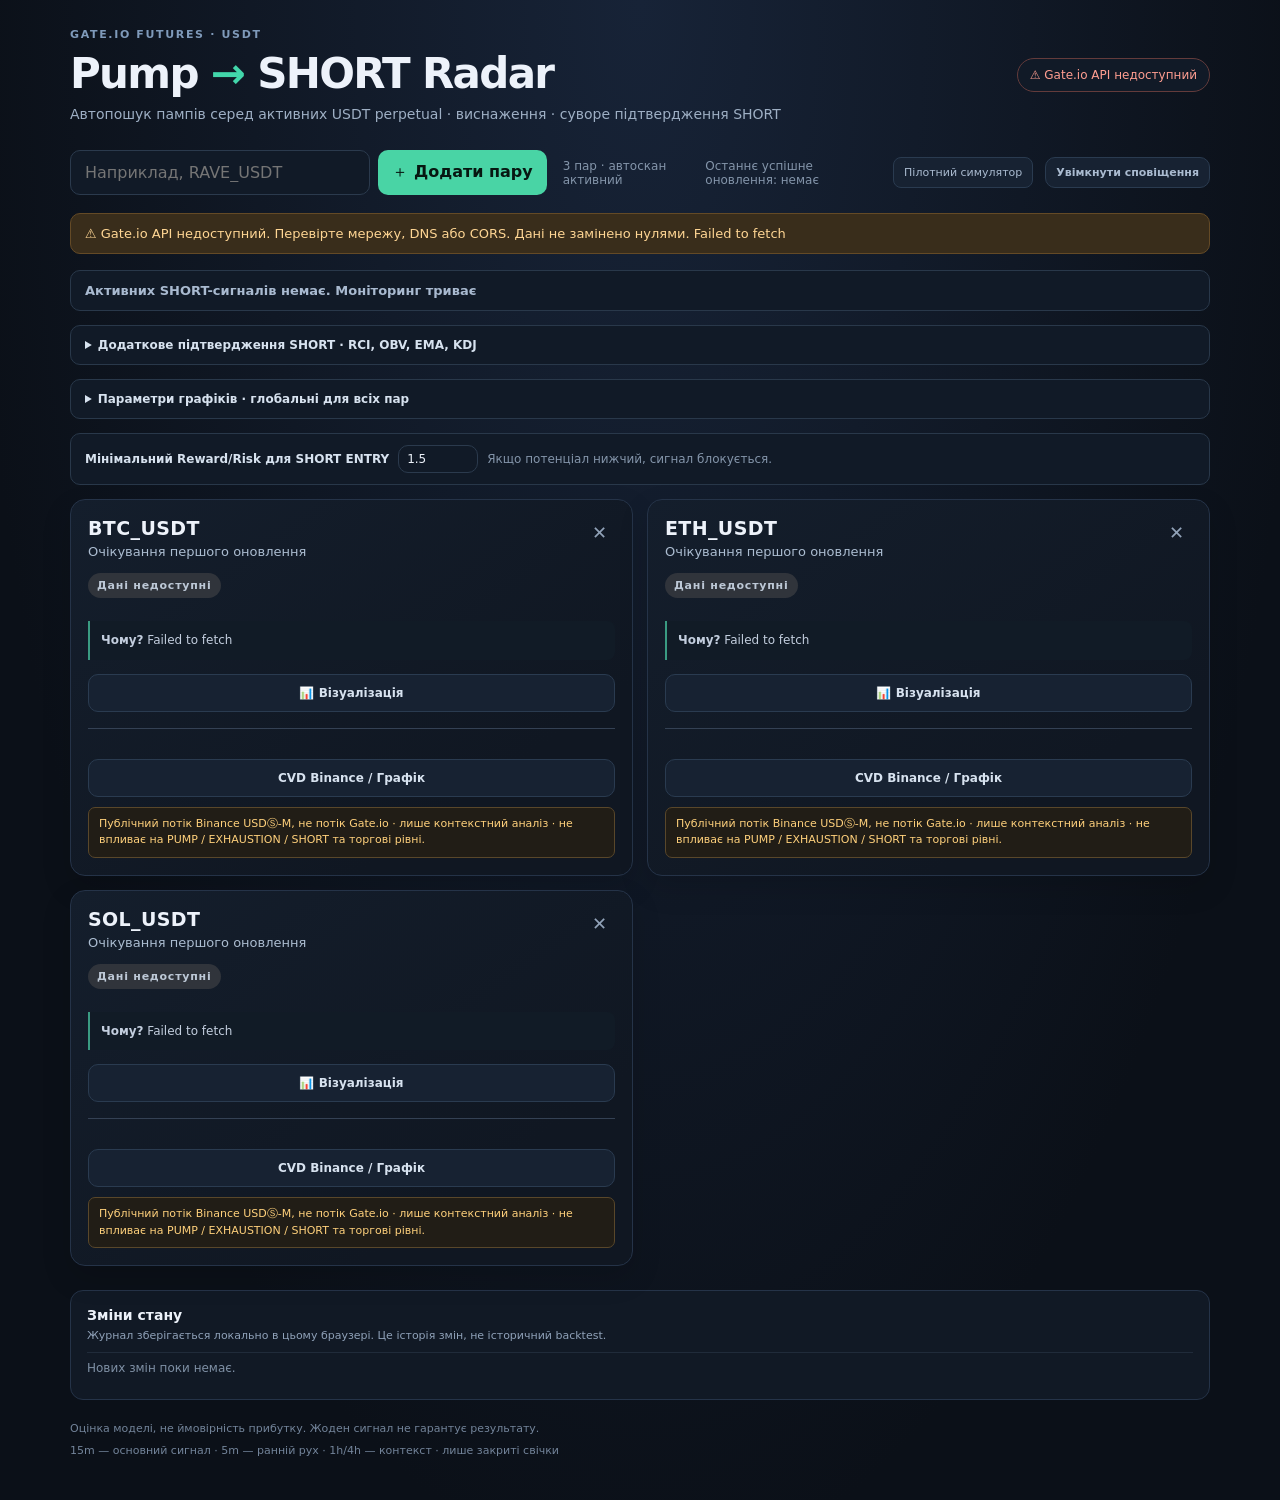
==== commit e9a9198d: "Place roadmap integration at repository root" ====
--- a/index.html
+++ b/index.html
@@ -28,6 +28,7 @@
       <div class="toolbar-meta">
         <span id="pair-count">0 пар</span>
         <span id="updated-at">Очікування даних</span>
+        <a class="subtle-button pilot-link" href="pilot.html">Пілотний симулятор</a>
         <button id="notify-button" class="subtle-button" type="button">Увімкнути сповіщення</button>
       </div>
     </section>
@@ -78,6 +79,7 @@
     <section id="cards" class="cards" aria-live="polite"></section>
     <section id="events" class="events" aria-label="Останні зміни стану">
       <h2>Зміни стану</h2>
+      <p class="events-note">Журнал зберігається локально в цьому браузері. Це історія змін, не історичний backtest.</p>
       <ul id="event-list"><li class="empty-event">Нових змін поки немає.</li></ul>
     </section>
     <footer>
--- a/styles.css
+++ b/styles.css
@@ -29,6 +29,7 @@
 .toolbar-meta { display: flex; align-items: center; gap: 12px; color: #8495aa; font-size: 12px; }
 .subtle-button { padding: 8px 10px; color: #aabbd0; background: #172232; border: 1px solid #2a3b50; font-size: 11px; }
 .subtle-button:hover { color: #edf2fa; background: #202e42; }
+.pilot-link { display: inline-block; border-radius: 8px; text-decoration: none; white-space: nowrap; }
 .notice { margin: 0 0 16px; padding: 12px 14px; color: #ffd694; background: #392d1b; border: 1px solid #644a26; border-radius: 10px; font-size: 13px; }
 .signal-summary { margin: 0 0 14px; padding: 12px 14px; color: #a9bad0; background: #111a27; border: 1px solid #29384a; border-radius: 10px; font-size: 13px; font-weight: 700; }
 .signal-summary.has-signals { color: #ffb0a4; background: #321e24; border-color: #633b3b; }
@@ -110,6 +111,12 @@
 .strategy-panel strong { color: #d7e2ef; }
 .strategy-heading { display: flex; justify-content: space-between; gap: 8px; color: #d7e2ef; }
 .strategy-heading span { color: #ffb0a4; font-weight: 800; }
+.market-stage { display: flex; flex-wrap: wrap; justify-content: space-between; gap: 4px 10px; margin-top: 8px; padding: 7px; border-left: 2px solid #e8b86d; border-radius: 4px; background: #141e2c; }
+.market-stage > strong { color: #ffd17c; }
+.market-stage > span { color: #a9bad0; }
+.stage-evidence { margin-top: 5px; color: #a9bad0; }
+.stage-evidence summary { cursor: pointer; color: #8495aa; }
+.stage-evidence p { margin: 5px 0 0; }
 .strategy-matrix { display: grid; grid-template-columns: repeat(3, minmax(0, 1fr)); gap: 6px; margin-top: 8px; }
 .strategy-matrix-row { min-width: 0; display: grid; gap: 3px; padding: 6px; border-radius: 6px; background: #141e2c; }
 .strategy-matrix-row strong { color: #77c8ff; }
@@ -172,3 +179,15 @@
   .card { padding: 13px; }
   .metrics { gap: 8px; }
 }
+/* Independent, analysis-only CVD panels. */
+.cvd-analysis { margin-top: 1rem; padding-top: 1rem; border-top: 1px solid #344154; }
+.cvd-metrics { display: grid; grid-template-columns: repeat(auto-fit, minmax(200px, 1fr)); gap: .75rem; }
+.cvd-timeframe { min-width: 0; padding: .75rem; background: #101722; border-radius: .5rem; }
+.cvd-timeframe h4 { margin: 0 0 .5rem; }
+.cvd-timeframe dl { margin: 0; font-size: .8rem; }
+.cvd-timeframe dt { color: #9eacbf; margin-top: .5rem; }
+.cvd-timeframe dd { margin: .15rem 0; overflow-wrap: anywhere; }
+.cvd-stage-context { margin: 8px 0 0 !important; padding: 8px 10px; color: #f4d28a !important; border-left: 2px solid #e7b85f; background: #181f2b; }
+.events-note { margin: -4px 0 10px; color: #8fa1b8; font-size: 11px; }
+.cvd-status, .cvd-divergence { font-size: .85rem; overflow-wrap: anywhere; }
+.cvd-analysis select { color: inherit; background: #101722; margin: .75rem 0; padding: .35rem; }
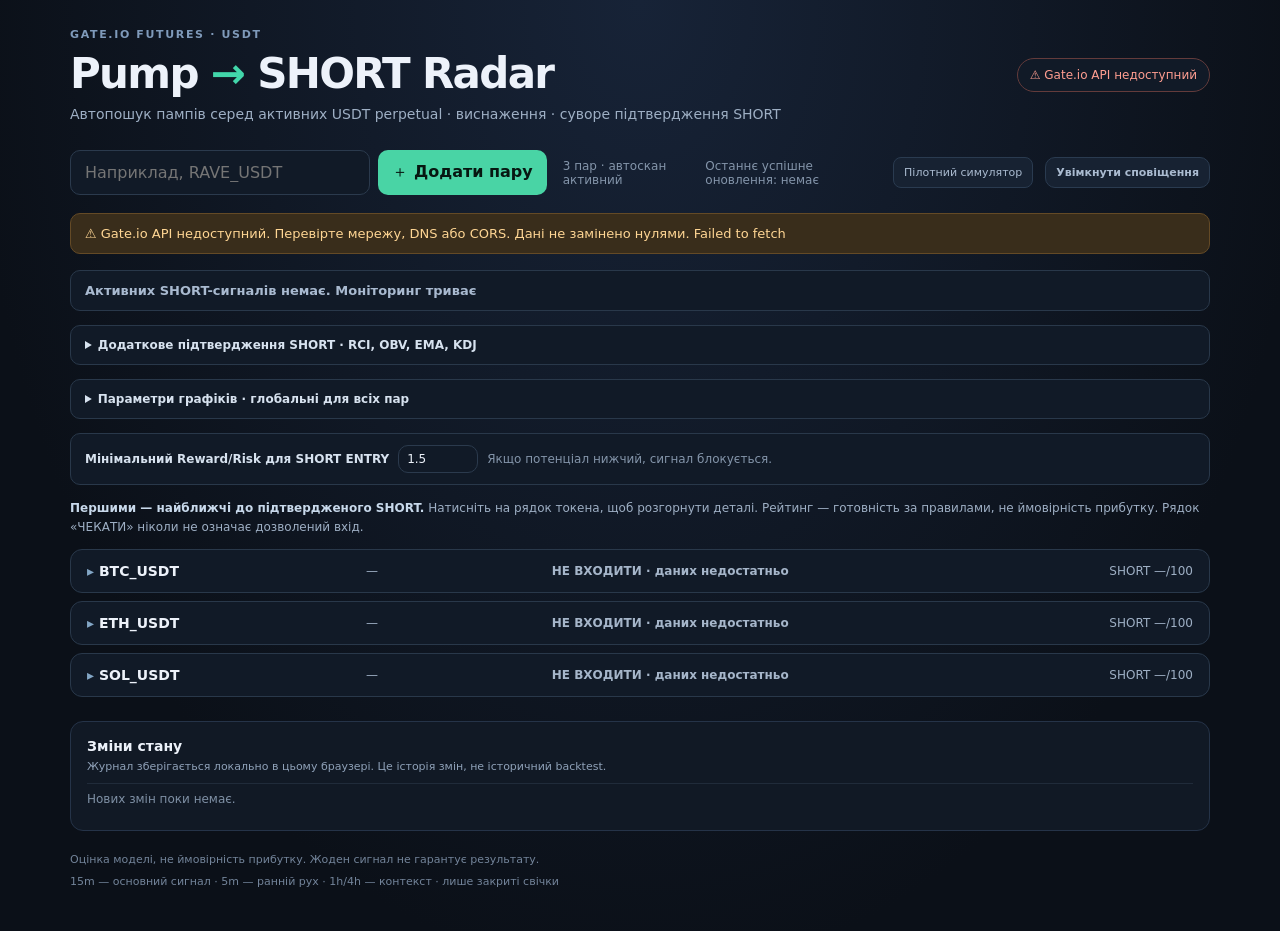
==== commit 5f8a5992: "Compact token radar, expand Gate charts and reject expired short entries" ====
--- a/index.html
+++ b/index.html
@@ -57,7 +57,7 @@
     </details>
     <details class="confirmation-settings">
       <summary>Параметри графіків · глобальні для всіх пар</summary>
-      <p>Ці глобальні параметри змінюють лише періоди RCI та EMA графіків. OBV lookback та параметри KDJ беруться з панелі додаткового підтвердження SHORT вище. Графічні періоди RCI/EMA не змінюють пороги або базові сигнали радара; налаштування зберігаються у цьому браузері.</p>
+      <p>EMA налаштовує основний графік ціни; RCI залишений лише для допоміжного контексту без окремого графіка. OBV lookback та параметри KDJ беруться з панелі додаткового підтвердження SHORT вище. Ці графічні параметри не змінюють базові сигнали радара; налаштування зберігаються у цьому браузері.</p>
       <div class="settings-grid">
         <label>RCI · періоди
           <input type="number" data-vis-period="rci.0" min="2" max="100" value="6" aria-label="RCI період 1">
@@ -76,6 +76,9 @@
       <input id="minimum-risk-reward" type="number" min="1" max="5" step="0.1" value="1.5">
       <span>Якщо потенціал нижчий, сигнал блокується.</span>
     </section>
+    <p class="list-explanation"><strong>Першими — найближчі до підтвердженого SHORT.</strong>
+      Натисніть на рядок токена, щоб розгорнути деталі. Рейтинг — готовність за правилами, не ймовірність прибутку.
+      Рядок «ЧЕКАТИ» ніколи не означає дозволений вхід.</p>
     <section id="cards" class="cards" aria-live="polite"></section>
     <section id="events" class="events" aria-label="Останні зміни стану">
       <h2>Зміни стану</h2>
--- a/styles.css
+++ b/styles.css
@@ -44,7 +44,37 @@
 .settings-grid label { display: flex; align-items: center; gap: 7px; flex-wrap: wrap; }
 .settings-grid input[type="checkbox"] { accent-color: #49d4a5; }
 .settings-grid input[type="number"] { width: 58px; padding: 5px; color: #edf2fa; border: 1px solid #2b3a4d; border-radius: 6px; background: #0e1621; }
-.cards { display: grid; grid-template-columns: repeat(2, minmax(0, 1fr)); gap: 14px; }
+.cards { display: grid; grid-template-columns: minmax(0, 1fr); gap: 8px; }
+.list-explanation { color: #9eafc4; font-size: 12px; line-height: 1.6; }
+.list-explanation strong { color: #c8d9eb; }
+.token-row { min-width: 0; border: 1px solid #29384a; border-radius: 12px; background: #111a27; }
+.token-row > summary { display: grid; grid-template-columns: minmax(115px, 1fr) minmax(75px, .65fr) minmax(160px, 2fr) 95px; align-items: center; gap: 12px; padding: 13px 16px; cursor: pointer; list-style: none; }
+.token-row > summary::-webkit-details-marker { display: none; }
+.token-name { color: #edf2fa; font-weight: 800; font-size: 14px; }
+.token-name::before { content: "▸ "; color: #83a6c5; }
+.token-row[open] > summary .token-name::before { content: "▾ "; }
+.token-price, .token-score { color: #9eafc4; font-size: 12px; font-variant-numeric: tabular-nums; }
+.token-score { text-align: right; }
+.token-verdict { font-size: 12px; }
+.conclusion-ready .token-verdict, .conclusion-ready > strong { color: #70edb9; }
+.conclusion-watch .token-verdict, .conclusion-watch > strong { color: #ffd17c; }
+.conclusion-danger .token-verdict, .conclusion-danger > strong { color: #ff9c93; }
+.conclusion-muted .token-verdict, .conclusion-muted > strong { color: #a6b6ca; }
+.token-body { padding: 0 8px 8px; }
+.short-conclusion { display: grid; gap: 7px; padding: 12px; background: #0c1520; border-left: 3px solid currentColor; border-radius: 7px; font-size: 13px; }
+.short-conclusion span { color: #bccbdd; line-height: 1.55; }
+.technical-details { padding: 10px 0; font-size: 12px; line-height: 1.65; }
+.technical-details > summary { cursor: pointer; color: #a9c7e0; font-weight: 700; }
+.technical-details[open] > summary { margin-bottom: 12px; }
+.chart-navigation { display: flex; align-items: center; flex-wrap: wrap; gap: 8px; margin: 12px 0; color: #aabbd0; font-size: 12px; }
+.chart-navigation select { color: #edf2fa; background: #172232; border: 1px solid #2a3b50; border-radius: 5px; padding: 6px; }
+.chart-navigation span { width: 100%; color: #8495aa; font-size: 11px; }
+.cvd-source-hint { color: #8495aa; font-size: 11px; }
+@media (max-width: 650px) {
+  .token-row > summary { grid-template-columns: 1fr auto; gap: 7px; padding: 12px; }
+  .token-verdict { grid-column: 1; }
+  .token-score { grid-column: 2; }
+}
 .card { min-width: 0; padding: 17px; border: 1px solid #253348; border-radius: 15px; background: linear-gradient(145deg, #141e2c, #101722 75%); box-shadow: 0 12px 30px #0002; }
 .card-head { display: flex; align-items: flex-start; justify-content: space-between; gap: 12px; }
 .pair-name { margin: 0; font-size: 19px; letter-spacing: .02em; }
@@ -142,7 +172,7 @@
 .oi-legend .oi-long::before { background: #49d4a5; }
 .oi-legend .oi-short { color: #f18c8c; }
 .oi-legend .oi-short::before { background: #f18c8c; }
-.indicator-chart-svg { display: block; width: 100%; height: 82px; overflow: hidden; cursor: crosshair; touch-action: none; user-select: none; }
+.indicator-chart-svg { display: block; width: 100%; height: 210px; overflow: hidden; cursor: crosshair; touch-action: none; user-select: none; }
 .visualization-crosshair-time { margin-top: 8px; padding: 8px 10px; color: #8cecff; border: 1px solid #245267; border-radius: 6px; background: #10212c; font-size: 12px; font-weight: 700; font-variant-numeric: tabular-nums; overflow-wrap: anywhere; }
 .chart-summary, .chart-footnote, .chart-empty, .visualization-message { margin: 5px 0; color: #a9bad0; font-size: 10px; line-height: 1.45; overflow-wrap: anywhere; }
 .chart-summary strong { color: #edf2fa; }
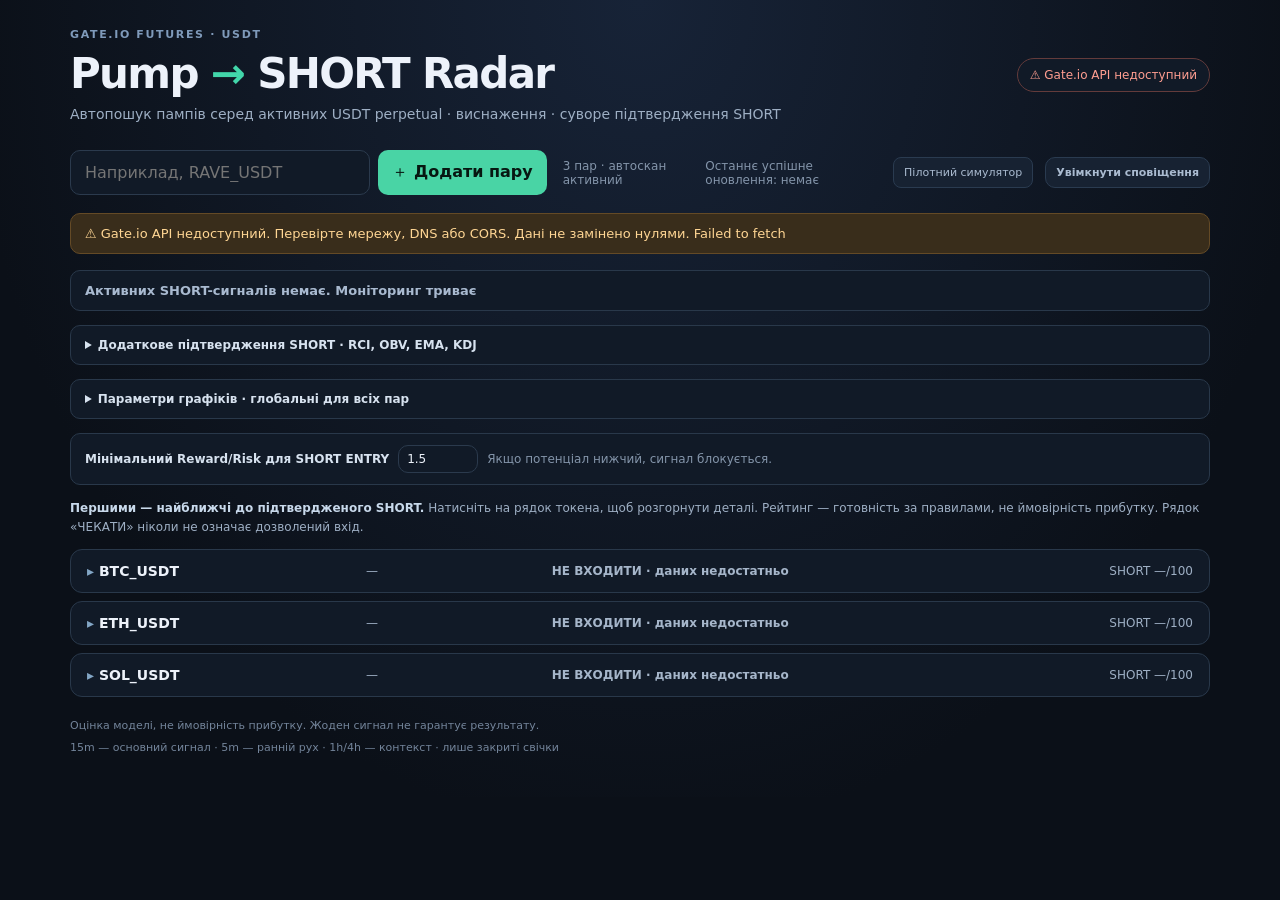
==== commit 9d525917: "Прибрати панель «Зміни стану» без зміни сповіщень та сигналів" ====
--- a/index.html
+++ b/index.html
@@ -57,18 +57,23 @@
     </details>
     <details class="confirmation-settings">
       <summary>Параметри графіків · глобальні для всіх пар</summary>
-      <p>EMA налаштовує основний графік ціни; RCI залишений лише для допоміжного контексту без окремого графіка. OBV lookback та параметри KDJ беруться з панелі додаткового підтвердження SHORT вище. Ці графічні параметри не змінюють базові сигнали радара; налаштування зберігаються у цьому браузері.</p>
+      <p>EMA налаштовує основний графік ціни; RCI — окремий графік із трьома кривими та шкалою від −100 до +100. RCI можна показати або сховати в меню «Індикатори» біля графіків токена. OBV lookback та параметри KDJ беруться з панелі додаткового підтвердження SHORT вище. Ці графічні параметри не змінюють базові сигнали радара; налаштування зберігаються у цьому браузері.</p>
       <div class="settings-grid">
         <label>RCI · періоди
-          <input type="number" data-vis-period="rci.0" min="2" max="100" value="6" aria-label="RCI період 1">
-          <input type="number" data-vis-period="rci.1" min="2" max="100" value="12" aria-label="RCI період 2">
-          <input type="number" data-vis-period="rci.2" min="2" max="100" value="24" aria-label="RCI період 3"></label>
+          <input type="number" data-vis-period="rci.0" min="2" max="100" value="6" required aria-label="RCI період 1">
+          <input type="number" data-vis-period="rci.1" min="2" max="100" value="12" required aria-label="RCI період 2">
+          <input type="number" data-vis-period="rci.2" min="2" max="100" value="24" required aria-label="RCI період 3"></label>
+        <label>RCI · верхній рівень
+          <input type="number" data-vis-period="rci.upper" min="-100" max="100" step="any" value="95" required aria-label="RCI верхній рівень"></label>
+        <label>RCI · нижній рівень
+          <input type="number" data-vis-period="rci.lower" min="-100" max="100" step="any" value="5" required aria-label="RCI нижній рівень"></label>
         <label>EMA · довгий / середній / короткий період
           <input type="number" data-vis-period="ema.0" min="2" max="500" value="200" aria-label="EMA довга">
           <input type="number" data-vis-period="ema.1" min="2" max="500" value="55" aria-label="EMA середня">
           <input type="number" data-vis-period="ema.2" min="2" max="500" value="22" aria-label="EMA коротка"></label>
       </div>
-      <p>KDJ використовує довжину, MA1 та MA2 з панелі вище. Формула: RSV = (close − мінімум low за довжину) / (максимум high − мінімум low) × 100; при нульовому діапазоні RSV = 50. K — проста MA(RSV, MA1), D — проста MA(K, MA2), J = 3K − 2D.</p>
+      <p>Стандартні візуальні рівні RCI: верхній +95, нижній +5 (саме додатний +5, не −95). Нижній має бути меншим за верхній; обидва можна змінити в межах −100…+100. Ці лінії не змінюють пороги додаткового підтвердження SHORT.</p>
+      <p>KDJ залишається допоміжним підтвердженням без окремої панелі графіка. Він використовує довжину, MA1 та MA2 з панелі вище. Формула: RSV = (close − мінімум low за довжину) / (максимум high − мінімум low) × 100; при нульовому діапазоні RSV = 50. K — проста MA(RSV, MA1), D — проста MA(K, MA2), J = 3K − 2D.</p>
       <button id="reset-visualization" class="subtle-button" type="button">Стандартні параметри графіків</button>
     </details>
     <section class="risk-settings" aria-label="Параметри ризику">
@@ -80,11 +85,6 @@
       Натисніть на рядок токена, щоб розгорнути деталі. Рейтинг — готовність за правилами, не ймовірність прибутку.
       Рядок «ЧЕКАТИ» ніколи не означає дозволений вхід.</p>
     <section id="cards" class="cards" aria-live="polite"></section>
-    <section id="events" class="events" aria-label="Останні зміни стану">
-      <h2>Зміни стану</h2>
-      <p class="events-note">Журнал зберігається локально в цьому браузері. Це історія змін, не історичний backtest.</p>
-      <ul id="event-list"><li class="empty-event">Нових змін поки немає.</li></ul>
-    </section>
     <footer>
       <p>Оцінка моделі, не ймовірність прибутку. Жоден сигнал не гарантує результату.</p>
       <p>15m — основний сигнал · 5m — ранній рух · 1h/4h — контекст · лише закриті свічки</p>
--- a/styles.css
+++ b/styles.css
@@ -172,7 +172,30 @@
 .oi-legend .oi-long::before { background: #49d4a5; }
 .oi-legend .oi-short { color: #f18c8c; }
 .oi-legend .oi-short::before { background: #f18c8c; }
-.indicator-chart-svg { display: block; width: 100%; height: 210px; overflow: hidden; cursor: crosshair; touch-action: none; user-select: none; }
+.indicator-chart-svg { display: block; width: 100%; height: 260px; overflow: hidden; cursor: crosshair; touch-action: none; user-select: none; }
+.chart-axis-value, .chart-axis-date, .chart-axis-time { font-variant-numeric: tabular-nums; }
+.chart-layer-menu { margin: 8px 0; border: 1px solid #536276; border-radius: 8px; color: #edf2fa; background: #101722; }
+.chart-layer-menu > summary { padding: 10px 12px; cursor: pointer; font-size: 13px; font-weight: 700; }
+.chart-layer-options { display: grid; gap: 6px; padding: 8px 12px 12px; }
+.chart-layer-options label { display: flex; align-items: center; gap: 9px; min-height: 34px; font-size: 12px; line-height: 1.4; }
+.chart-layer-options input { flex: 0 0 auto; width: 17px; height: 17px; accent-color: #61A9BD; }
+.chart-layer-options select { min-width: 0; max-width: 100%; padding: 6px; color: #edf2fa; background: #141e2c; border: 1px solid #536276; border-radius: 5px; }
+.chart-layer-options p, .unavailable-indicators { color: #a9bad0; font-size: 11px; line-height: 1.45; }
+.unavailable-indicators { padding-top: 8px; border-top: 1px solid #344154; }
+.unavailable-indicators summary { cursor: pointer; }
+.unavailable-indicators label { color: #8495aa; }
+.chart-readout { min-height: 32px; margin: 6px 0; padding: 7px; border-radius: 5px; color: #d7e2ef; background: #141e2c; font-size: 12px; line-height: 1.5; overflow-wrap: anywhere; font-variant-numeric: tabular-nums; }
+.chart-series-legend { display: flex; flex-wrap: wrap; gap: 4px 12px; font-size: 11px; }
+.whale-context { margin: 8px 0; padding: 10px; border: 1px solid #3C7686; border-radius: 8px; background: #10212c; color: #d7e2ef; font-size: 12px; line-height: 1.5; overflow-wrap: anywhere; }
+.whale-context > strong { color: #8CCEDE; }
+.whale-context p { margin: 5px 0; }
+.whale-context.unavailable { border-color: #536276; background: #141e2c; }
+.whale-context details { margin-top: 7px; color: #a9bad0; font-size: 11px; }
+.whale-context summary { cursor: pointer; }
+.whale-legend { display: flex; flex-wrap: wrap; gap: 6px 12px; font-weight: 700; }
+.whale-legend span::before { display: inline-block; width: 18px; border-top: 2px dashed currentColor; margin-right: 6px; content: ""; vertical-align: middle; }
+.whale-long { color: #71A5D2; }
+.whale-short { color: #F59A98; }
 .visualization-crosshair-time { margin-top: 8px; padding: 8px 10px; color: #8cecff; border: 1px solid #245267; border-radius: 6px; background: #10212c; font-size: 12px; font-weight: 700; font-variant-numeric: tabular-nums; overflow-wrap: anywhere; }
 .chart-summary, .chart-footnote, .chart-empty, .visualization-message { margin: 5px 0; color: #a9bad0; font-size: 10px; line-height: 1.45; overflow-wrap: anywhere; }
 .chart-summary strong { color: #edf2fa; }
@@ -181,11 +204,6 @@
 .visualization-summary { margin: 8px 0 0; padding: 8px; color: #a9bad0; border-radius: 7px; background: #141e2c; font-size: 10px; line-height: 1.5; overflow-wrap: anywhere; }
 .market-chart-grid { margin-top: 8px; }
 .empty { grid-column: 1 / -1; padding: 30px; color: #8495aa; border: 1px dashed #2a3a4d; border-radius: 12px; text-align: center; }
-.events { margin-top: 24px; padding: 16px; border: 1px solid #253348; border-radius: 13px; background: #111925; }
-.events h2 { margin: 0 0 10px; font-size: 14px; }
-.events ul { margin: 0; padding: 0; list-style: none; }
-.events li { padding: 8px 0; color: #b7c4d5; border-top: 1px solid #202b3a; font-size: 12px; }
-.empty-event { color: #7f90a5 !important; }
 footer { margin-top: 20px; color: #73849a; font-size: 11px; line-height: 1.55; }
 footer p { margin: 5px 0; }
 .visually-hidden { position: absolute; width: 1px; height: 1px; padding: 0; margin: -1px; overflow: hidden; clip: rect(0, 0, 0, 0); white-space: nowrap; border: 0; }
@@ -218,6 +236,5 @@
 .cvd-timeframe dt { color: #9eacbf; margin-top: .5rem; }
 .cvd-timeframe dd { margin: .15rem 0; overflow-wrap: anywhere; }
 .cvd-stage-context { margin: 8px 0 0 !important; padding: 8px 10px; color: #f4d28a !important; border-left: 2px solid #e7b85f; background: #181f2b; }
-.events-note { margin: -4px 0 10px; color: #8fa1b8; font-size: 11px; }
 .cvd-status, .cvd-divergence { font-size: .85rem; overflow-wrap: anywhere; }
 .cvd-analysis select { color: inherit; background: #101722; margin: .75rem 0; padding: .35rem; }
